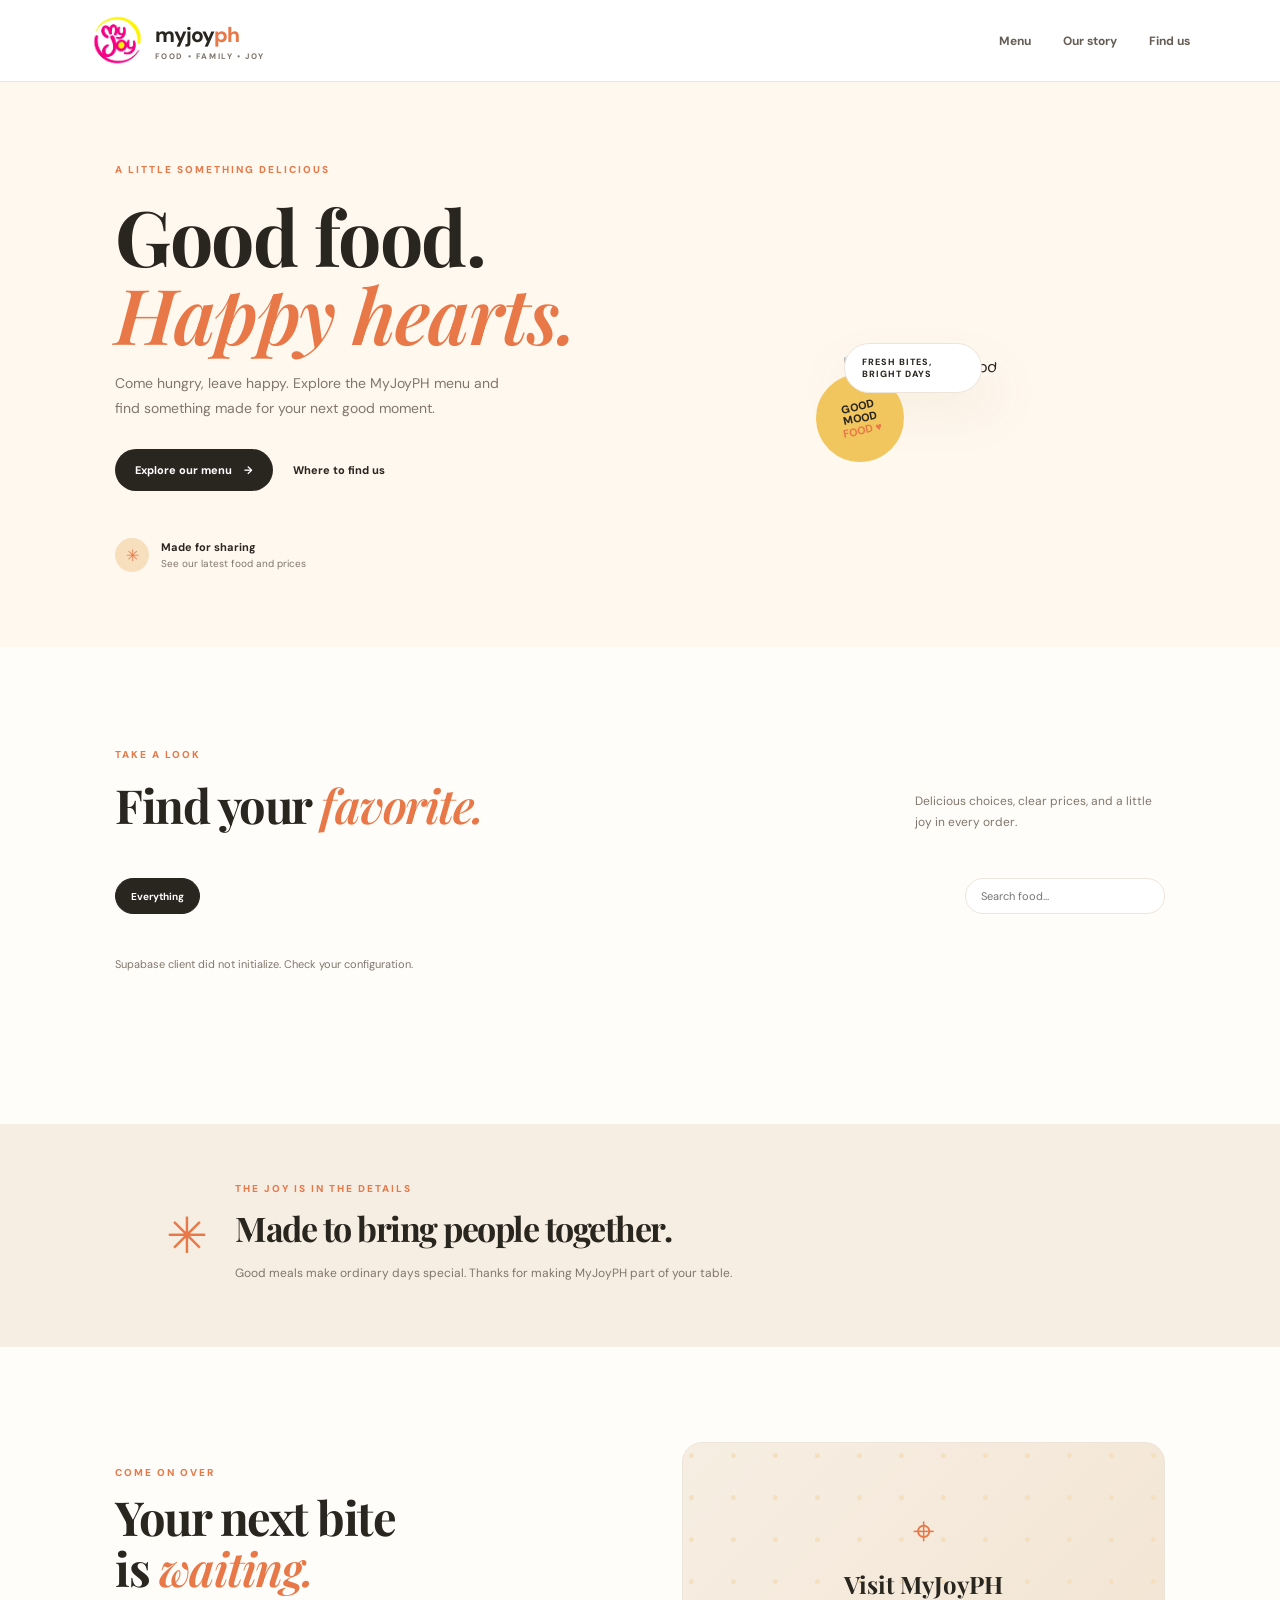
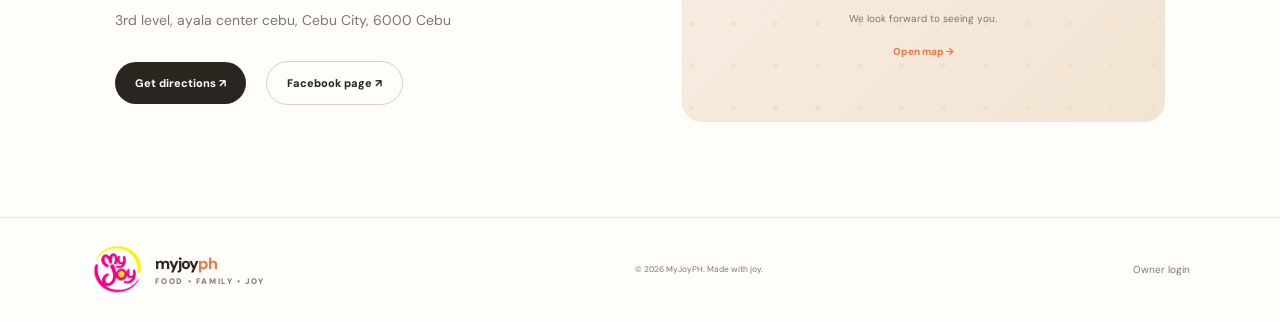
==== index.html @ 4950a5c9 "Initial commit - MyJoyPH Website" ====
<!DOCTYPE html>
<html lang="en">
<head>
  <meta charset="UTF-8"><meta name="viewport" content="width=device-width,initial-scale=1">
  <meta name="theme-color" content="#fff8ef">
  <title>MyJoyPH — Food worth sharing</title>
  
  <!--<meta name="description"
content="Discover MyJoyPH at Ayala Center Cebu. Explore our delicious food menu and visit us today!">

( This section is for SOE to google make this web searchable )

<meta name="keywords"
content="MyJoyPH, food in Cebu, Ayala Center Cebu food, MyJoy menu">

<meta name="robots" content="index, follow">-->

  <link rel="preconnect" href="https://fonts.googleapis.com">
  <link href="https://fonts.googleapis.com/css2?family=DM+Sans:wght@400;500;600;700;800&family=Playfair+Display:wght@600;700;800&display=swap" rel="stylesheet">
  <link rel="stylesheet" href="css/site.css">
  <script src="https://cdn.jsdelivr.net/npm/@supabase/supabase-js@2"></script>
  <script defer src="js/config.js"></script><script defer src="js/client.js"></script>
</head>
<body>
<header class="topbar">
  <a class="logo" href="#"><img src="Myjoy.jpg" alt="MyJoyPH Logo" class="footer-logo-image"><!--<span class="logo-mark">J</span>--><span>myjoy<span>ph</span><small>FOOD • FAMILY • JOY</small></span></a>
  
  <nav><a href="#menu">Menu</a><a href="#story">Our story</a><a href="#visit">Find us</a></nav>
  <!--<a class="top-cta" href="#menu">See the menu <b>↗</b></a>-->
</header>
<main>
  <section class="hero">
    <div class="hero-text"><span class="kicker">A LITTLE SOMETHING DELICIOUS</span>
      <h1>Good food.<br><i>Happy hearts.</i></h1>
      <p>Come hungry, leave happy. Explore the MyJoyPH menu and find something made for your next good moment.</p>
      <div class="hero-buttons"><a class="btn dark" href="#menu">Explore our menu <b>→</b></a><a class="underlink" href="#visit">Where to find us</a></div>
      <div class="hero-foot"><span>✳</span><div><b>Made for sharing</b><small>See our latest food and prices</small></div></div>
    </div>
    <div class="hero-visual"><img src="https://images.unsplash.com/photo-1546069901-ba9599a7e63c?auto=format&fit=crop&w=1200&q=85" alt="Fresh colorful food"><div class="round-stamp">GOOD<br>MOOD<br><strong>FOOD ♥</strong></div><div class="photo-label">FRESH BITES, BRIGHT DAYS</div></div>
  </section>
  <section class="menu-area wrap" id="menu">
    <div class="section-top"><div><span class="kicker">TAKE A LOOK</span><h2>Find your <i>favorite.</i></h2></div><p>Delicious choices, clear prices, and a little joy in every order.</p></div>
    <div class="menu-bar"><div id="categories" class="categories"><button class="category active" data-cat="all">Everything</button></div><input id="search" class="search" type="search" placeholder="Search food…"></div>
    <div id="menuGrid" class="food-grid"><p class="loading">Preparing the menu…</p></div>
    <p id="menuStatus" class="status" aria-live="polite"></p>
  </section>
  <section class="story" id="story"><div class="story-icon">✳</div><div><span class="kicker">THE JOY IS IN THE DETAILS</span><h2>Made to bring people together.</h2><p>Good meals make ordinary days special. Thanks for making MyJoyPH part of your table.</p></div></section>
  <section class="visit wrap" id="visit"><div><span class="kicker">COME ON OVER</span><h2>Your next bite<br>is <i>waiting.</i></h2><p id="addressText">Business address will appear here.</p><div class="visit-actions"><a class="btn dark" id="directions" target="_blank" rel="noopener">Get directions ↗</a><a class="btn light" id="facebook" target="_blank" rel="noopener">Facebook page ↗</a></div></div><div class="location-card"><span class="pin">⌖</span><b>Visit MyJoyPH</b><small>We look forward to seeing you.</small><a id="mapMore" target="_blank" rel="noopener">Open map →</a></div></section>
</main>
<!--<footer><a class="logo footer-logo" href="#"><span class="logo-mark">J</span><span>myjoy<span>ph</span><small>FOOD • FAMILY • JOY</small></span></a><small>© <span id="year"></span> MyJoyPH. Made with joy.</small><a href="admin.html">Owner login</a></footer>-->

<footer>
  <a class="logo footer-logo" href="#">
    <img
      src="Myjoy.jpg"
      alt="MyJoyPH Logo"
      class="footer-logo-image"
    >
    <span>
      myjoy<span>ph</span>
      <small>FOOD • FAMILY • JOY</small>
    </span>
  </a>

  <small>© <span id="year"></span> MyJoyPH. Made with joy.</small>
  <a href="admin.html">Owner login</a>
</footer>

</body></html>
---- css/site.css ----
*{box-sizing:border-box} :root{--ink:#29251f;--muted:#80766c;--cream:#fff8ef;--paper:#fffdf9;--orange:#e97848;--gold:#f2c65e;--line:#eee5da;--green:#427653}html{scroll-behavior:smooth}body{margin:0;background:var(--paper);color:var(--ink);font-family:"DM Sans",sans-serif}a{color:inherit;text-decoration:none}.topbar,.admin-nav{height:82px;padding:0 7%;display:flex;align-items:center;justify-content:space-between;background:white;border-bottom:1px solid var(--line);position:sticky;top:0;z-index:4}.logo{display:flex;align-items:center;gap:10px;font-size:21px;font-weight:800;letter-spacing:-1px}.logo>span:last-child>span{color:var(--orange)}.logo small{display:block;font-size:8px;letter-spacing:1.6px;color:var(--muted);margin-top:2px}.logo-mark{width:39px;height:39px;border-radius:13px;background:var(--orange);color:white;display:grid;place-items:center;font-family:"Playfair Display";font-size:24px}.topbar nav{display:flex;gap:32px;font-size:12px;font-weight:700;color:#655d54}.top-cta{font-size:11px;font-weight:800;background:#f8eee3;border-radius:30px;padding:13px 17px}.top-cta b{color:var(--orange);margin-left:7px}.hero{background:var(--cream);padding:75px 9%;display:grid;grid-template-columns:1fr 1fr;align-items:center;gap:7%;min-height:555px}.kicker{font-size:10px;letter-spacing:2px;font-weight:800;color:var(--orange)}h1,h2{font-family:"Playfair Display",serif;letter-spacing:-1.5px}h1{font-size:clamp(55px,6vw,80px);line-height:1.02;margin:18px 0}h1 i,h2 i{color:var(--orange);font-weight:600}.hero-text>p,.visit>div:first-child>p{font-size:14px;color:var(--muted);line-height:1.8;max-width:390px}.hero-buttons,.visit-actions{display:flex;align-items:center;gap:20px;margin-top:28px}.btn{border:0;border-radius:30px;padding:14px 20px;font:800 11px "DM Sans";display:inline-flex;align-items:center;justify-content:center;gap:12px;cursor:pointer}.dark{background:var(--ink);color:white}.dark:hover{background:var(--orange)}.light{border:1px solid #d9cfc3;background:transparent}.underlink{font-size:11px;font-weight:800}.hero-foot{display:flex;align-items:center;gap:12px;margin-top:47px}.hero-foot>span{width:34px;height:34px;background:#f7dfbd;color:var(--orange);border-radius:50%;display:grid;place-items:center}.hero-foot b,.hero-foot small{display:block}.hero-foot b{font-size:11px}.hero-foot small{font-size:10px;color:var(--muted);margin-top:3px}.hero-visual{position:relative;max-width:500px;margin:auto}.hero-visual>img{width:100%;height:390px;object-fit:cover;border-radius:48% 48% 20px 20px;transform:rotate(2deg);box-shadow:0 25px 55px #9b704129}.round-stamp{position:absolute;top:20px;left:-28px;width:88px;height:88px;border-radius:50%;background:var(--gold);display:grid;align-content:center;text-align:center;font-size:11px;font-weight:800;line-height:1.1;transform:rotate(-12deg)}.round-stamp strong{color:var(--orange)}.photo-label{position:absolute;bottom:-18px;right:15px;background:white;border:1px solid var(--line);border-radius:30px;padding:12px 17px;font-size:9px;font-weight:800;letter-spacing:1px}.wrap{padding:95px 9%}.section-top{display:flex;justify-content:space-between;align-items:end;gap:25px}.section-top h2,.visit h2{font-size:47px;margin:10px 0}.section-top>p{font-size:12px;color:var(--muted);max-width:250px;line-height:1.8}.menu-bar{display:flex;justify-content:space-between;gap:20px;margin:32px 0 25px}.categories{display:flex;gap:8px;flex-wrap:wrap}.category{border:1px solid var(--line);border-radius:22px;background:white;padding:9px 15px;font:700 10px "DM Sans";color:var(--muted);cursor:pointer}.category.active,.category:hover{background:var(--ink);color:white;border-color:var(--ink)}.search{border:1px solid var(--line);border-radius:24px;padding:10px 15px;font:11px "DM Sans";outline-color:var(--orange);min-width:200px}.food-grid{display:grid;grid-template-columns:repeat(3,1fr);gap:23px}.dish{border:1px solid var(--line);border-radius:17px;overflow:hidden;background:white;transition:.2s}.dish:hover{transform:translateY(-4px);box-shadow:0 15px 30px #49341b12}.dish-photo{height:205px;background:#f5eee5;position:relative;overflow:hidden;display:grid;place-items:center;color:#dfb66d;font-size:55px}.dish-photo img{width:100%;height:100%;object-fit:cover}.dish-photo small{position:absolute;top:13px;left:13px;background:#fffdf0ed;border-radius:20px;padding:7px 10px;color:var(--ink);font-size:9px;font-weight:800}.dish-info{display:flex;justify-content:space-between;gap:12px;padding:16px 17px 19px}.dish-info h3{font-size:14px;margin:0 0 6px}.dish-info p{font-size:10px;line-height:1.6;color:var(--muted);margin:0;max-width:205px}.dish-info>b{white-space:nowrap;color:var(--orange);font-size:13px}.loading,.empty,.status{text-align:center;color:var(--muted);font-size:11px;padding:20px;grid-column:1/-1}.story{background:#f7eee3;padding:52px 13%;display:flex;gap:27px;align-items:center}.story-icon{font-size:50px;color:var(--orange)}.story h2{font-size:34px;margin:8px 0}.story p{font-size:12px;color:var(--muted);line-height:1.7}.visit{display:grid;grid-template-columns:1fr 1fr;gap:8%;align-items:center}.visit h2{line-height:1.1}.visit-actions{flex-wrap:wrap}.location-card{height:280px;border:1px solid var(--line);border-radius:20px;background:radial-gradient(circle at 20% 30%,#f4dfbf 0 2px,transparent 3px),linear-gradient(135deg,#f7eee3,#f2e4d2);background-size:42px 42px,auto;display:flex;flex-direction:column;align-items:center;justify-content:center;gap:12px}.location-card .pin{font-size:38px;color:var(--orange)}.location-card b{font:700 24px "Playfair Display"}.location-card small,.location-card a{font-size:10px;color:var(--muted)}.location-card a{color:var(--orange);font-weight:800;margin-top:8px}footer{padding:24px 7%;border-top:1px solid var(--line);display:flex;align-items:center;justify-content:space-between;color:var(--muted);font-size:10px}.footer-logo{font-size:16px;color:var(--ink)}.footer-logo .logo-mark{width:32px;height:32px;font-size:20px}.admin-page{background:var(--cream);min-height:100vh}.admin-nav{position:static}.admin-nav>a:last-child{font-size:11px;font-weight:700}.admin-wrap{max-width:1150px;margin:55px auto;padding:0 22px;min-height:68vh}.login-box{max-width:420px;margin:65px auto;background:white;border:1px solid var(--line);border-radius:19px;padding:35px}.login-box h1,.admin-heading h1{font-size:43px;margin:12px 0}.login-box>p,.admin-heading p{font-size:11px;color:var(--muted);line-height:1.7}.login-box label,.editor label{display:block;font-size:10px;font-weight:800;margin:15px 0}.login-box input,.editor input:not([type=file]):not([type=checkbox]),.editor textarea{display:block;width:100%;margin-top:7px;padding:12px;border:1px solid var(--line);border-radius:9px;font:11px "DM Sans";background:#fffdfa;outline-color:var(--orange)}.wide{width:100%;margin-top:8px}.hidden{display:none!important}.admin-heading{display:flex;justify-content:space-between;align-items:center;margin-bottom:25px}.admin-heading h1{margin-bottom:4px}.admin-layout{display:grid;grid-template-columns:.9fr 1.1fr;gap:19px;align-items:start}.card{background:white;border:1px solid var(--line);border-radius:17px;padding:23px}.card h2{font-size:22px;margin:0 0 20px}.two{display:grid;grid-template-columns:1fr 1fr;gap:12px}.editor textarea{resize:vertical}.editor input[type=file]{display:block;margin-top:9px;max-width:100%;font-size:10px}.hint{font-size:10px;color:var(--muted)}.check{display:flex!important;align-items:center;gap:8px}.check input{accent-color:var(--orange)}.actions{display:flex;gap:8px}.preview{margin:10px 0}.preview img{max-width:100%;max-height:150px;border-radius:10px}.status{padding:7px 0;text-align:left;min-height:18px}.status.bad{color:#b63d32}.inventory-head{display:flex;align-items:center;justify-content:space-between}.pill{font-size:9px;font-weight:800;color:#9b6842;background:#f8eee3;border-radius:20px;padding:7px 10px}.inventory-row{display:flex;align-items:center;gap:10px;padding:12px 0;border-bottom:1px solid var(--line)}.tiny-photo{width:52px;height:52px;border-radius:9px;background:#f7eee3;display:grid;place-items:center;overflow:hidden;color:var(--orange);flex-shrink:0}.tiny-photo img{width:100%;height:100%;object-fit:cover}.row-info{flex:1;min-width:0;display:flex;flex-direction:column;gap:4px}.row-info b{font-size:11px}.row-info span,.row-info small{font-size:9px;color:var(--muted)}.row-info .yes{color:var(--green)}.row-info .no{color:#b77b40}.row-actions{display:flex;gap:5px}.row-actions button{border:1px solid var(--line);background:white;border-radius:7px;padding:7px;font:700 9px "DM Sans";cursor:pointer}.row-actions button:last-child{color:#bd4c3e}.admin-page footer{background:white;margin-top:30px}@media(max-width:800px){.hero{grid-template-columns:1fr;padding:55px 7%;gap:38px}.hero-text{text-align:center}.hero-text>p{margin:auto}.hero-buttons,.hero-foot{justify-content:center}.hero-visual{width:min(100%,430px)}.hero-visual>img{height:320px}.wrap{padding:70px 6%}.food-grid{grid-template-columns:repeat(2,1fr)}.admin-layout{grid-template-columns:1fr}}@media(max-width:560px){.topbar{height:70px;padding:0 5%}.topbar nav{gap:12px}.topbar nav a{font-size:10px}.topbar nav a:nth-child(2),.top-cta{display:none}.logo{font-size:17px}.logo-mark{width:34px;height:34px}.hero{padding-top:43px}.hero-buttons{flex-direction:column;gap:16px}.hero-visual>img{height:270px}.round-stamp{left:-5px;width:75px;height:75px;font-size:9px}.section-top{display:block}.section-top h2,.visit h2{font-size:39px}.menu-bar{flex-direction:column}.search{width:100%}.food-grid{grid-template-columns:1fr}.dish-photo{height:215px}.story{padding:40px 7%;gap:14px}.story-icon{font-size:35px}.story h2{font-size:27px}.visit{grid-template-columns:1fr}.location-card{height:230px}.admin-wrap{margin:30px auto;padding:0 14px}.login-box{padding:25px;margin:35px auto}.admin-heading{align-items:flex-start;gap:10px}.admin-heading h1{font-size:34px}.card{padding:16px}.two{grid-template-columns:1fr}.row-actions{flex-direction:column}footer{gap:12px;flex-wrap:wrap}}

.footer-logo-image {
  width: 55px;
  height: 55px;
  object-fit: contain;
  border-radius: 8px;
  display: block;
}
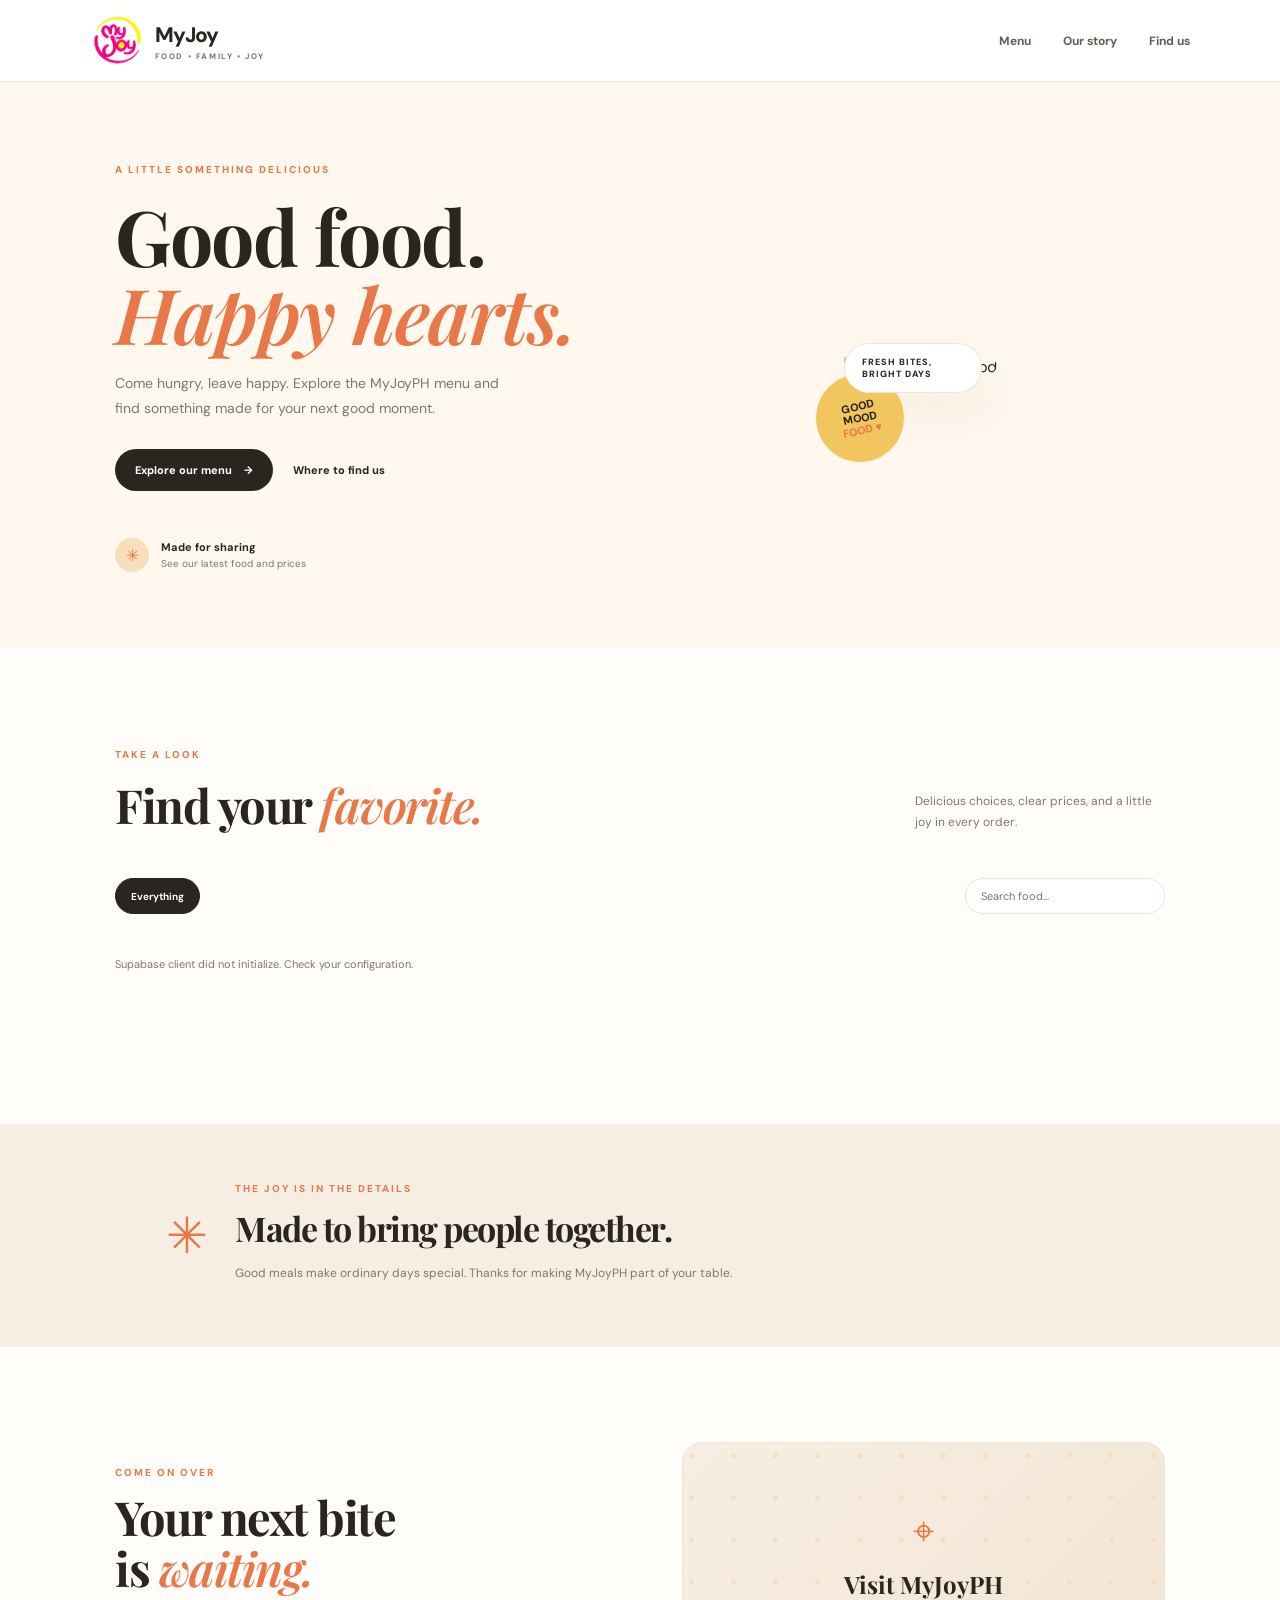
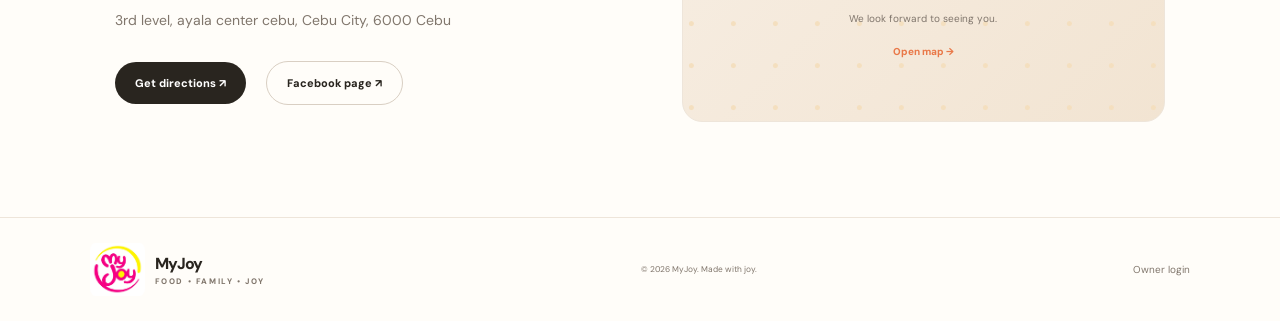
==== commit 77e2f6b6: "Save current working website" ====
--- a/index.html
+++ b/index.html
@@ -3,7 +3,7 @@
 <head>
   <meta charset="UTF-8"><meta name="viewport" content="width=device-width,initial-scale=1">
   <meta name="theme-color" content="#fff8ef">
-  <title>MyJoyPH — Food worth sharing</title>
+  <title>MyJoy — Food worth sharing</title>
   
   <!--<meta name="description"
 content="Discover MyJoyPH at Ayala Center Cebu. Explore our delicious food menu and visit us today!">
@@ -23,7 +23,7 @@
 </head>
 <body>
 <header class="topbar">
-  <a class="logo" href="#"><img src="Myjoy.jpg" alt="MyJoyPH Logo" class="footer-logo-image"><!--<span class="logo-mark">J</span>--><span>myjoy<span>ph</span><small>FOOD • FAMILY • JOY</small></span></a>
+  <a class="logo" href="#"><img src="Myjoy.jpg" alt="MyJoyPH Logo" class="footer-logo-image"><!--<span class="logo-mark">J</span>--><span>MyJoy<span></span><small>FOOD • FAMILY • JOY</small></span></a>
   
   <nav><a href="#menu">Menu</a><a href="#story">Our story</a><a href="#visit">Find us</a></nav>
   <!--<a class="top-cta" href="#menu">See the menu <b>↗</b></a>-->
@@ -57,12 +57,12 @@
       class="footer-logo-image"
     >
     <span>
-      myjoy<span>ph</span>
+      MyJoy
       <small>FOOD • FAMILY • JOY</small>
     </span>
   </a>
 
-  <small>© <span id="year"></span> MyJoyPH. Made with joy.</small>
+  <small>© <span id="year"></span> MyJoy. Made with joy.</small>
   <a href="admin.html">Owner login</a>
 </footer>
 
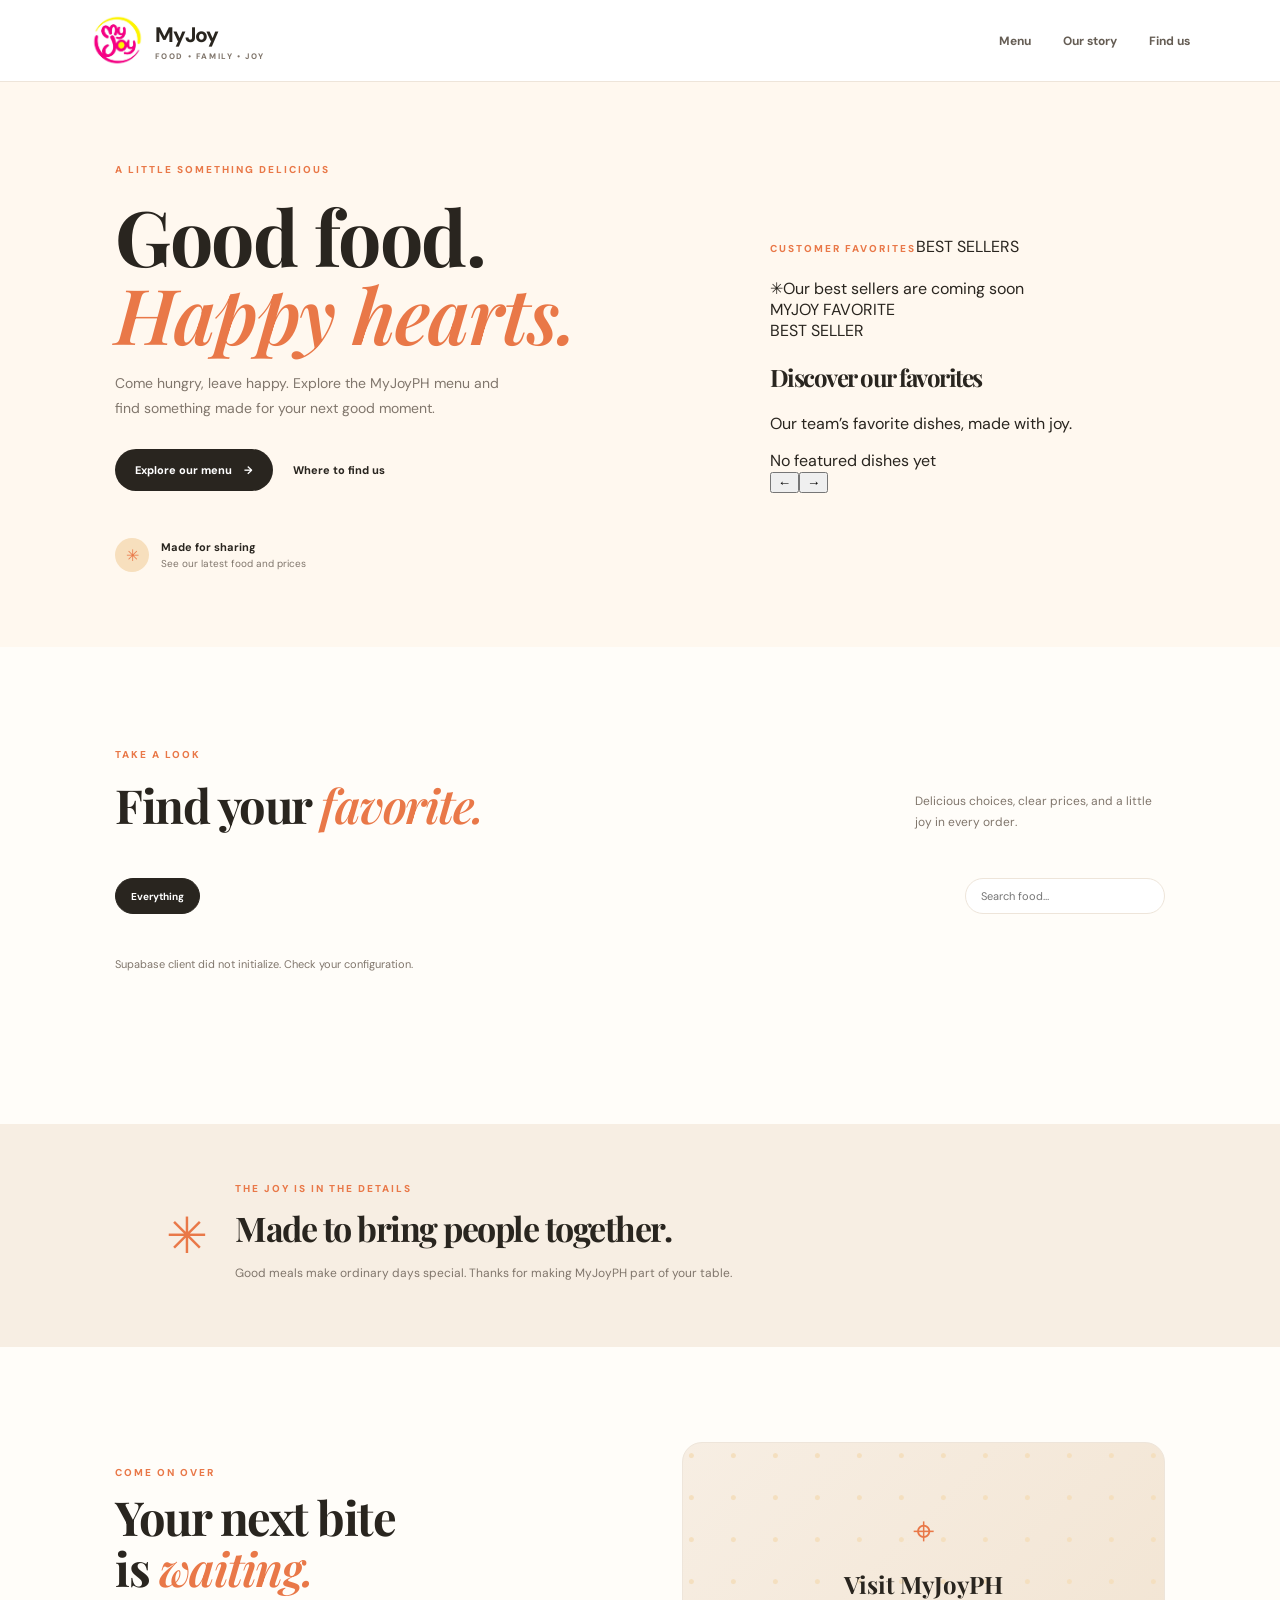
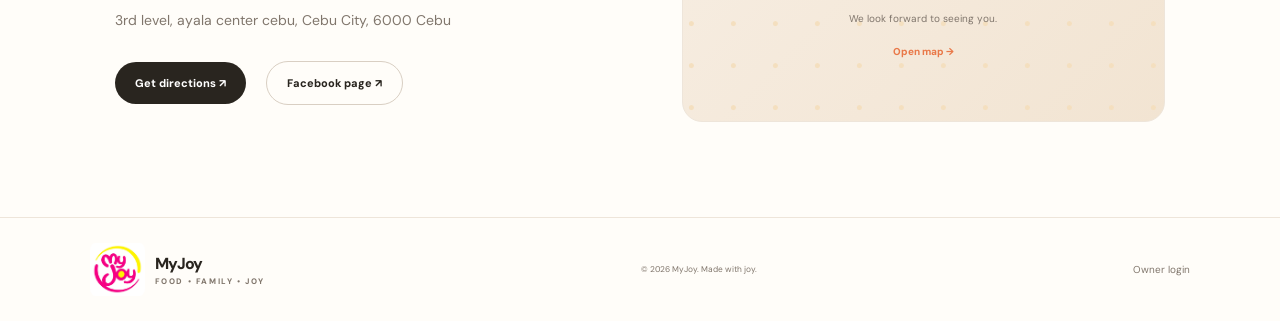
==== commit 464cbaf3: "Redesign customer homepage hero for best sellers" ====
--- a/index.html
+++ b/index.html
@@ -2,7 +2,10 @@
 <html lang="en">
 <head>
   <meta charset="UTF-8"><meta name="viewport" content="width=device-width,initial-scale=1">
-  <meta name="theme-color" content="#fff8ef">
+  <meta name="theme-color" content="#fff4f8">
+  <meta name="description" content="Discover MyJoyPH at Ayala Center Cebu. Explore our food menu, customer favorites, and visit us today.">
+  <meta name="keywords" content="MyJoyPH, food in Cebu, Ayala Center Cebu food, MyJoy menu">
+  <meta name="robots" content="index, follow">
   <title>MyJoy — Food worth sharing</title>
   
   <!--<meta name="description"
@@ -36,7 +39,15 @@
       <div class="hero-buttons"><a class="btn dark" href="#menu">Explore our menu <b>→</b></a><a class="underlink" href="#visit">Where to find us</a></div>
       <div class="hero-foot"><span>✳</span><div><b>Made for sharing</b><small>See our latest food and prices</small></div></div>
     </div>
-    <div class="hero-visual"><img src="https://images.unsplash.com/photo-1546069901-ba9599a7e63c?auto=format&fit=crop&w=1200&q=85" alt="Fresh colorful food"><div class="round-stamp">GOOD<br>MOOD<br><strong>FOOD ♥</strong></div><div class="photo-label">FRESH BITES, BRIGHT DAYS</div></div>
+    <div class="hero-visual best-seller-hero" aria-label="MyJoy best sellers">
+      <div class="best-seller-heading"><span class="kicker">CUSTOMER FAVORITES</span><span class="best-seller-live">BEST SELLERS</span></div>
+      <article class="best-seller-card" aria-live="polite">
+        <div class="best-seller-photo"><img id="bestSellerImage" src="" alt="" loading="eager"><div id="bestSellerPlaceholder" class="best-seller-placeholder">✳<span>Our best sellers are coming soon</span></div><span class="best-seller-ribbon">MYJOY FAVORITE</span></div>
+        <div class="best-seller-info"><div><span id="bestSellerCategory" class="best-seller-category">BEST SELLER</span><h2 id="bestSellerName">Discover our favorites</h2><p id="bestSellerDescription">Our team’s favorite dishes, made with joy.</p></div><strong id="bestSellerPrice"></strong></div>
+      </article>
+      <div class="best-seller-controls"><span id="bestSellerCount">No featured dishes yet</span><div><button id="bestSellerPrev" type="button" aria-label="Previous best seller">←</button><button id="bestSellerNext" type="button" aria-label="Next best seller">→</button></div></div>
+      <div class="best-seller-progress" aria-hidden="true"><span id="bestSellerProgress"></span></div>
+    </div>
   </section>
   <section class="menu-area wrap" id="menu">
     <div class="section-top"><div><span class="kicker">TAKE A LOOK</span><h2>Find your <i>favorite.</i></h2></div><p>Delicious choices, clear prices, and a little joy in every order.</p></div>
